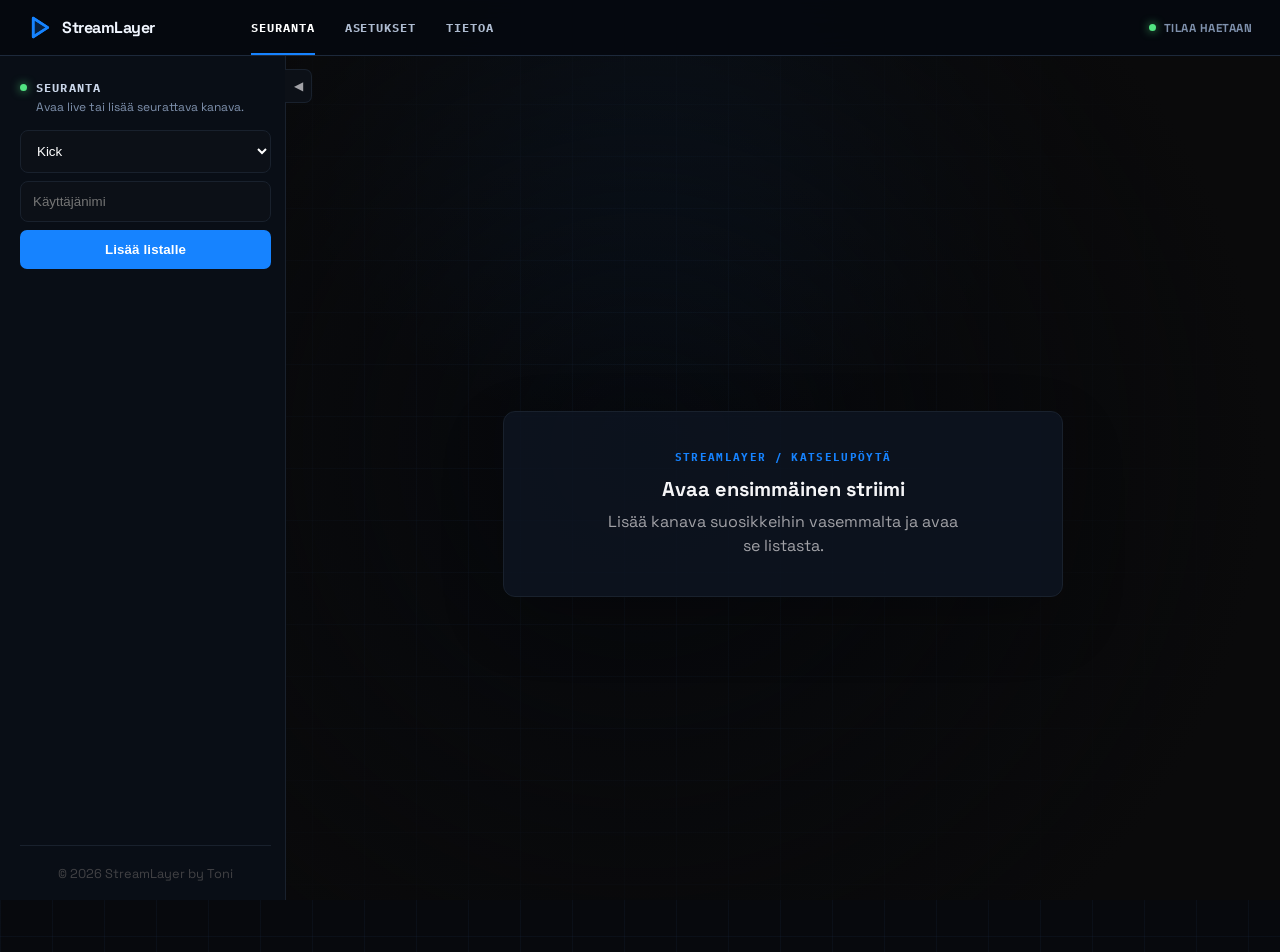
==== streamlayer.html @ 93b4ab99 "Simplify footer and remove chat settings This commit removes the footer action links and the unused " ====
<!--
===========================================================
 STREAMLAYER — Advanced Multistream Dashboard
===========================================================
 Tekijä:      Toni
 Sijainti:    Oulu, Suomi
 Projekti:    StreamLayer (HTML5 + CSS3 + JS)

 Kuvaus:
   Kevyt, moderni ja täysin responsiivinen hallintapaneeli 
   Twitch- ja Kick-striimien seuraamiseen. Tukee useita 
   yhtäaikaisia striimejä, suosikkilistoja, automaattista 
   LIVE-seurantaa ja kustomoitavaa grid-asettelua.

 GitHub Repo:
   https://github.com/ipappa74/streamlayer

 GitHub Pages:
   https://ipappa74.github.io/streamlayer/

 Kontaktit:
   Email:     toni.spams@gmail.com
   GitHub:    https://github.com/ipappa74
   Kick:      https://kick.com/ipappa
   
 Ominaisuudet:
   • StreamLayer Blue UI (Neon & Glassmorphism)
   • Monialustatuki: Kick & Twitch integraatiot
   • Täysi mobiilioptimointi (stacked view + mobile menu)
   • Suosikit automaattisella live-statuksella
   • Reaaliaikaiset katsojamäärät (DecAPI & Kick API)
   • Vedettävät ikkunat (Drag & Drop)
   • Mute-tilan ja asetusten tallennus (localStorage)
   • Integroitu chat-hallinta ja auto-open-toiminto

 Lisenssi:
   CC BY-NC-SA 4.0 License
===========================================================
-->

<!DOCTYPE html>
<html lang="fi">
<head>
    <meta charset="UTF-8">
    <meta name="viewport" content="width=device-width, initial-scale=1.0">
    <title>StreamLayer-sovellus</title>
    <meta name="robots" content="noindex,follow">
    
<!-- Faviconit ja Manifest -->
	<link rel="apple-touch-icon" sizes="180x180" href="/streamlayer/img/apple-touch-icon.png">
	<link rel="icon" type="image/png" sizes="32x32" href="/streamlayer/img/favicon-32x32.png">
	<link rel="icon" type="image/png" sizes="16x16" href="/streamlayer/img/favicon-16x16.png">
	<link rel="manifest" href="/streamlayer/img/site.webmanifest">
    
<!-- Ulkoiset kirjastot ja tyylit -->
    <script id="twitch-embed-sdk" src="https://player.twitch.tv/js/embed/v1.js" defer></script>
    <link rel="stylesheet" href="style.css?v=1.9.0">
</head>
<body>

<!-- Ylätason navigointi pitää sovelluksen hallinnan erillään katselutilasta. -->
<header class="app-topbar">
    <div class="topbar-brand">
        <svg class="topbar-logo" viewBox="0 0 24 24" fill="none" stroke="currentColor" stroke-width="2.5" stroke-linecap="round" stroke-linejoin="round" aria-hidden="true">
            <polygon points="5 3 19 12 5 21 5 3"></polygon>
            <path d="M19 12l-14 9V3l14 9z" fill="currentColor" fill-opacity="0.2"></path>
        </svg>
        <span>StreamLayer</span>
    </div>
    <nav class="topbar-nav" aria-label="Sovelluksen navigointi">
        <button type="button" class="topbar-nav-link is-current" data-action="toggle-sidebar">Seuranta</button>
        <button type="button" class="topbar-nav-link" data-action="open-settings">Asetukset</button>
        <button type="button" class="topbar-nav-link" data-action="open-about">Tietoa</button>
    </nav>
    <div class="topbar-state" aria-live="polite">
        <span class="topbar-live-dot"></span>
        <span id="topbar-live-count">Tilaa haetaan</span>
    </div>
</header>

<aside id="main-sidebar">
<!-- Mobiili sivupalkin sulku -->
    <button class="mobile-close-btn" type="button" data-action="toggle-sidebar" aria-label="Sulje sivupalkki">×</button>
<!-- Sivupalkin hallintapainike -->
    <button class="toggle-sidebar-btn" type="button" data-action="toggle-sidebar" aria-label="Vaihda sivupalkin tila">◀</button>

<!-- Sovelluksen logo ja otsikko -->
    <div class="app-header">
        <svg class="app-logo" viewBox="0 0 24 24" fill="none" stroke="currentColor" stroke-width="2.5" stroke-linecap="round" stroke-linejoin="round">
            <polygon points="5 3 19 12 5 21 5 3"></polygon>
            <path d="M19 12l-14 9V3l14 9z" fill="var(--accent)" fill-opacity="0.2"></path>
            <path d="M22 12l-14 9V3l14 9z" opacity="0.3"></path>
        </svg>
        <h1 class="app-name">StreamLayer</h1>
    </div>	
	
    <div class="sidebar-section-heading">
        <span class="section-indicator"></span>
        <h3>Seuranta</h3>
    </div>
    <p class="sidebar-intro">Avaa live tai lisää seurattava kanava.</p>

<!-- Uuden kanavan lisäyslomake -->
    <form id="favorite-form" class="input-group">
        <select id="platform-select">
            <option value="kick">Kick</option>
            <option value="twitch">Twitch</option>
        </select>
        <input type="text" id="channel-name" placeholder="Käyttäjänimi" autocomplete="off" required maxlength="50" pattern="[A-Za-z0-9_-]+">
        <button class="primary-btn" type="submit">Lisää listalle</button>
        <p id="form-feedback" class="form-feedback" aria-live="polite"></p>
    </form>

<!-- Lista tallennetuista suosikeista -->
    <div id="favorites-list"></div>
	
<!-- Footer -->
	<footer class="app-footer">
		<span class="footer-copy">© 2026 StreamLayer by Toni</span>
	</footer>
</aside>

<main>
<!-- Grid-alue, johon striimit avautuvat -->
    <div id="stream-grid">
        <section id="stream-empty-state" class="empty-state" aria-live="polite">
            <h2>Avaa ensimmäinen striimi</h2>
            <p>Lisää kanava suosikkeihin vasemmalta ja avaa se listasta.</p>
        </section>
    </div>
</main>

<!-- Tietoa-modal -->
<div id="about-modal" class="modal-overlay" role="dialog" aria-modal="true" aria-labelledby="app-name" aria-hidden="true">
    <div class="modal-content about-card">
        <button class="modal-close" type="button" data-action="close-modal" data-modal="about-modal" aria-label="Sulje tiedot">×</button>
        <h2 id="app-name">Tietoa</h2>
        <div class="meta-info-list">
            <p id="app-version"></p>
            <p id="app-author"></p>
            <p id="app-date"></p>
			<a id="app-kick" href="#" target="_blank" rel="noopener noreferrer" class="kick-btn">Seuraa Kick:ssä</a>
            <a id="app-repo" href="#" target="_blank" rel="noopener noreferrer" class="repo-btn">GitHub Repository</a>
        </div>
    </div>
</div>

<!-- Asetukset-modal -->
<div id="settings-modal" class="modal-overlay" role="dialog" aria-modal="true" aria-labelledby="settings-title" aria-hidden="true">
    <div class="modal-content about-card settings-card">
        <button class="modal-close" type="button" data-action="close-modal" data-modal="settings-modal" aria-label="Sulje asetukset">×</button>
        <h2 id="settings-title">Asetukset</h2>
        <label class="stream-setting" for="auto-close-offline">
            <input type="checkbox" id="auto-close-offline">
            <span>Sulje offline-striimi minuutin kuluttua</span>
        </label>
        <section class="settings-section" aria-labelledby="backup-title">
            <h3 id="backup-title">Varmuuskopio</h3>
            <p>Tallenna suosikit ja asetukset JSON-tiedostoon tai palauta ne takaisin.</p>
            <div class="backup-actions">
                <button class="backup-btn" type="button" data-action="export-backup">Vie varmuuskopio</button>
                <label class="backup-btn" for="backup-file">Palauta varmuuskopio</label>
                <input class="backup-file-input" id="backup-file" type="file" accept="application/json,.json">
            </div>
            <p id="settings-feedback" class="form-feedback" aria-live="polite"></p>
        </section>
        <section class="settings-section" aria-labelledby="diagnostics-title">
            <h3 id="diagnostics-title">Yhteystilanne</h3>
            <ul id="status-diagnostics" class="status-diagnostics" aria-live="polite"></ul>
        </section>
    </div>
</div>

<!-- Sovelluslogiikka -->
<script src="script.js?v=1.9.0" defer></script>
</body>
</html>
---- style.css ----
@import url('https://fonts.googleapis.com/css2?family=IBM+Plex+Mono:wght@400;500;600;700&family=Space+Grotesk:wght@400;500;600;700&display=swap');

/* =============================================================================
   STREAMLAYER — Tyylitiedosto
   ============================================================================= */

/* =============================================================================
   1. VÄRIMUUTTUJAT JA PERUSASETUKSET
   ============================================================================= */

:root {
    /* Päävärit */
    --bg-main: #0a0a0b;
    --bg-side: #141415;
    --bg-card: #1c1c1e;

    /* Aksenttivärit */
    --accent: #007aff;
    --accent-hover: #005ecb;
    --live-green: #32d74b;
    --kick-green: #5aff2f;
    --red: #ff453a;

    /* Tekstivärit */
    --text-main: #f5f5f7;
    --text-dim: #a1a1a6;

    /* Muut */
    --border: #2c2c2e;
}

/* Globaalit perustyylit */
body {
    margin: 0;
    font-family: -apple-system, BlinkMacSystemFont, "Segoe UI", Roboto, sans-serif;
    background-color: var(--bg-main);
    background-image: url("data:image/svg+xml;utf8,\
        <svg xmlns='http://www.w3.org/2000/svg' width='60' height='60' viewBox='0 0 60 60'>\
          <rect width='60' height='60' fill='none' stroke='rgba(0,122,255,0.09)' stroke-width='1'/>\
        </svg>");
    background-size: 60px 60px;
    color: var(--text-main);
    display: flex;
    height: 100vh;
    overflow-x: hidden;
    overflow-y: auto;
}

/* Taustan pehmeä häivytys */
body::before {
    content: "";
    position: fixed;
    top: 0;
    left: 0;
    width: 100%;
    height: 100%;
    background: radial-gradient(circle at 50% 50%, transparent, var(--bg-main) 80%);
    pointer-events: none;
    z-index: -1;
}

/* Skrollipalkkien tyylit */
::-webkit-scrollbar {
    width: 6px;
}
::-webkit-scrollbar-track {
    background: transparent;
}
::-webkit-scrollbar-thumb {
    background: #3a3a3c;
    border-radius: 10px;
}

/* =============================================================================
   2. SIVUPALKKI
   ============================================================================= */

aside {
    width: 320px;
    background-color: var(--bg-side);
    border-right: 1px solid var(--border);
    height: 100vh !important;
    display: flex !important;
    flex-direction: column !important;
    padding: 0 12px 0 24px !important;
    padding-bottom: 25px !important;
    box-sizing: border-box;
    position: fixed;
    top: 0;
    left: 0;
    bottom: 0;
    transition: transform 0.3s ease-in-out;
    z-index: 1000;
}

aside.collapsed {
    transform: translateX(-100%);
}

aside h3 {
    margin-top: 10px !important;
    margin-bottom: 15px;
    font-size: 1.2rem;
    align-self: flex-start;
}

/* --- Sivupalkin otsikko --- */
.app-header {
    display: flex;
    align-items: center;
    gap: 12px;
    margin-top: 24px;
    margin-bottom: 5px;
    padding-bottom: 15px;
    border-bottom: 1px solid rgba(255, 255, 255, 0.05);
}

.app-logo {
    width: 32px;
    height: 32px;
    color: var(--accent);
}

.app-name {
    font-size: 1.25rem;
    font-weight: 800;
    letter-spacing: -0.5px;
    background: linear-gradient(135deg, #fff 0%, var(--text-dim) 100%);
    background-clip: text;
    -webkit-background-clip: text;
    -webkit-text-fill-color: transparent;
    margin: 0;
}

/* --- Sivupalkin hallintapainikkeet --- */
.toggle-sidebar-btn {
    position: absolute;
    right: -25px;
    top: 4px;
    width: 25px;
    height: 40px;
    background-color: var(--bg-side);
    border: 1px solid var(--border);
    border-left: none;
    border-radius: 0 8px 8px 0;
    cursor: pointer;
    color: var(--text-dim);
    display: flex;
    align-items: center;
    justify-content: center;
    font-size: 12px;
    z-index: 1001;
}

/* Mobiilin sulkunappi (piilotettu oletuksena) */
.mobile-close-btn {
    display: none !important;
}

/* =============================================================================
   3. SUOSIKKILISTA
   ============================================================================= */

#favorites-list {
    display: flex;
    flex-direction: column;
    gap: 10px;
    overflow-y: auto;
    padding: 0 12px 16px 0;
    flex: 1;
    min-height: 0;
}

.favorite-empty-state {
    display: flex;
    flex-direction: column;
    gap: 4px;
    padding: 14px 12px;
    color: var(--text-dim);
    font-size: 0.8rem;
    line-height: 1.35;
    border: 1px dashed var(--border);
    border-radius: 10px;
}

.favorite-empty-state strong {
    color: var(--text-main);
}

.stream-setting {
    display: flex;
    align-items: center;
    justify-content: center;
    gap: 8px;
    margin: -4px 0 0;
    width: 100%;
    color: var(--text-dim);
    font-size: 0.75rem;
    line-height: 1.35;
    cursor: pointer;
}

.stream-setting input {
    width: auto;
    margin: 0;
    accent-color: var(--accent);
}

.favorite-item {
    display: flex;
    align-items: center;
    justify-content: space-between;
    background: var(--bg-card);
    padding: 10px 12px;
    border-radius: 10px;
    border: 1px solid var(--border);
    gap: 12px;
}

.fav-info {
    display: flex;
    align-items: center;
    gap: 12px;
    flex-grow: 1;
    cursor: pointer;
    overflow: hidden;
}

.fav-info:focus-visible,
.icon-btn:focus-visible,
.delete-btn:focus-visible,
.modal-close:focus-visible,
.kick-chat-open-btn:focus-visible {
    outline: 2px solid var(--accent);
    outline-offset: 3px;
}

/* --- Status- ja alustakuvakkeet --- */
.icon-container {
    position: relative;
    display: flex;
    flex-direction: column;
    align-items: center;
    justify-content: center;
    gap: 6px;
    width: 24px;
    min-height: 40px;
    flex-shrink: 0;
}

.platform-icon-wrapper {
    position: relative;
    width: 20px;
    height: 20px;
}

.platform-icon {
    width: 100%;
    height: 100%;
    display: block;
    border-radius: 4px;
}

.status-dot {
    position: absolute;
    top: -2px;
    right: -3px;
    width: 8px;
    height: 8px;
    border-radius: 50%;
    background-color: var(--red);
    border: 2px solid var(--bg-card);
    display: none;
    box-shadow: 0 0 4px rgba(255, 59, 48, 0.5);
}

.status-dot.live {
    display: block;
}

.fav-text-stack {
    display: flex;
    flex-direction: column;
    justify-content: center;
    line-height: 1.2;
    min-width: 0;
}

.fav-alias {
    font-weight: 600;
    font-size: 0.9rem;
    color: var(--text-main);
    line-height: 1;
    margin-top: -1px;
    white-space: nowrap;
    overflow: hidden;
    text-overflow: ellipsis;
    max-width: 200px;
}

.fav-title {
    font-size: 0.7rem;
    color: var(--text-dim);
    opacity: 0.75;
    white-space: nowrap;
    overflow: hidden;
    text-overflow: ellipsis;
    max-width: 200px;
    margin-top: 4px;
}

.status-text {
    font-size: 0.75rem;
    color: var(--text-dim);
    margin-top: 4px;
}

.status-error {
    color: #ff9b96;
}

.status-refresh {
    margin: 0;
    padding: 0;
    border: 0;
    border-radius: 0;
    background: transparent;
    color: inherit;
    font: inherit;
    text-decoration: underline;
    cursor: pointer;
}

.status-refresh:hover,
.status-refresh:focus-visible {
    color: var(--text-main);
}

/* --- Suosikkien hallintapainikkeet --- */
.delete-btn {
    background: transparent;
    color: var(--red);
    border: none;
    cursor: pointer;
    font-size: 1.1rem;
    opacity: 0.6;
}

.delete-btn:hover {
    opacity: 1;
}

.fav-auto {
    appearance: none;
    -webkit-appearance: none;
    width: 24px !important;
    height: 12px !important;
    background-color: #3a3a3c;
    border-radius: 10px !important;
    position: relative;
    cursor: pointer;
    transition: background-color 0.2s ease;
    border: none !important;
    margin: 0 !important;
    padding: 0 !important;
    flex-shrink: 0;
}

.fav-auto::before {
    content: "";
    position: absolute;
    top: 2px;
    left: 2px;
    width: 8px;
    height: 8px;
    background-color: #ffffff;
    border-radius: 50% !important;
    transition: transform 0.2s ease;
}

.fav-auto:checked {
    background-color: var(--live-green);
}
.fav-auto:checked::before {
    transform: translateX(12px);
}

/* =============================================================================
   4. SIVUPALKIN FOOTER
   ============================================================================= */

.app-footer {
    margin-top: auto !important;
    padding: 16px 0 5px 0 !important;
    border-top: 1px solid var(--border);
    text-align: center;
    width: 100%;
    flex-shrink: 0;
}

.footer-links {
    display: flex;
    justify-content: center;
    gap: 12px;
    margin-bottom: 7px;
}

.footer-link {
    padding: 0;
    border: 0;
    background: transparent;
    color: var(--accent);
    font: inherit;
    font-size: 0.72rem;
    cursor: pointer;
}

.footer-link:hover {
    color: var(--text-main);
    text-decoration: underline;
}

.footer-copy {
    color: #424245;
    font-size: 0.8rem;
    padding-bottom: 10px;
}

/* =============================================================================
   5. PÄÄSISÄLTÖALUE
   ============================================================================= */

main {
    flex: 0 0 calc(100% - 320px);
    margin-left: 320px;
    width: calc(100% - 320px);
    transition: margin-left 0.3s ease, width 0.3s ease;
    min-height: 100vh;
    height: auto;
    overflow-y: visible;
    padding: 20px;
    box-sizing: border-box;
    display: flex;
    flex-direction: column;
}

main.expanded {
    margin-left: 0;
    width: 100%;
    flex-basis: 100%;
}

/* --- Lomakkeet --- */
.input-group {
    display: flex;
    flex-direction: column;
    gap: 12px;
    margin-bottom: 12px;
    padding-right: 12px;
}

input,
select,
button {
    padding: 12px;
    border-radius: 8px;
    border: 1px solid var(--border);
    background-color: var(--bg-card);
    color: white;
    outline: none;
}

.form-feedback {
    margin: -4px 0 0;
    color: var(--text-dim);
    font-size: 0.8rem;
}

.form-feedback:empty {
    display: none;
}

.backup-actions {
    display: grid;
    grid-template-columns: 1fr 1fr;
    gap: 8px;
    margin: 0 12px 12px 0;
}

.settings-card .backup-actions {
    margin: 14px 0 0;
}

.backup-btn {
    padding: 8px;
    border: 1px solid var(--border);
    border-radius: 8px;
    background: transparent;
    color: var(--text-dim);
    font: inherit;
    font-size: 0.75rem;
    line-height: 1.2;
    text-align: center;
    cursor: pointer;
}

.backup-btn:hover {
    color: var(--text-main);
    border-color: var(--accent);
}

.backup-file-input {
    display: none;
}

button.primary-btn {
    background-color: var(--accent);
    border: none;
    font-weight: 600;
    cursor: pointer;
}

/* =============================================================================
   6. STRIIMIGRRIDI
   ============================================================================= */

#stream-grid {
    display: grid;
    grid-template-columns: repeat(auto-fill, minmax(450px, 1fr));
    gap: 15px;
    width: 100%;
    max-height: none;
    align-content: start;
}

#stream-grid:has(#stream-empty-state:not([hidden])) {
    grid-template-columns: 1fr;
    min-height: calc(100vh - 40px);
    align-content: center;
    justify-content: center;
    align-items: center;
}

.empty-state {
    display: flex;
    flex-direction: column;
    align-items: center;
    justify-content: center;
    justify-self: center;
    align-self: center;
    width: min(100%, 420px);
    min-height: 0;
    padding: 30px;
    box-sizing: border-box;
    text-align: center;
    color: var(--text-dim);
    border: 1px dashed var(--border);
    border-radius: 12px;
    background: rgba(28, 28, 30, 0.45);
}

.empty-state h2 {
    margin: 0 0 8px;
    color: var(--text-main);
    font-size: 1.25rem;
}

.empty-state p {
    max-width: 360px;
    margin: 0;
    line-height: 1.5;
}

.empty-state[hidden] {
    display: none;
}

/* --- Striimi-ikkunat --- */
.stream-wrapper {
    display: flex;
    flex-direction: column;
    background-color: black;
    border-radius: 12px;
    overflow: hidden;
    border: 1px solid var(--border);
    width: 100%;
    max-height: 100%;
    transition: transform 0.2s ease;
}

/* Kun striimejä on vain yksi */
#stream-grid:has(> .stream-wrapper:only-of-type) {
    grid-template-columns: 1fr;
    height: auto;
    min-height: calc(100vh - 40px);
}

/* Yksittäisen striimin wrapper */
#stream-grid:has(> .stream-wrapper:only-of-type) .stream-wrapper {
    height: calc(100vh - 40px);
    max-height: calc(100vh - 40px);
    display: flex;
    flex-direction: column;
}

.stream-wrapper.chat-open {
    grid-column: span 2;
}
#stream-grid:has(> .stream-wrapper:only-of-type) .stream-wrapper.chat-open {
    grid-column: 1;
}

/* Yksittäinen striimi chat auki - täyttää koko korkeuden */
#stream-grid:has(> .stream-wrapper:only-of-type) .stream-wrapper.chat-open .content-area {
    display: flex;
    flex-direction: row;
    flex: 1;
    min-height: 0;
    overflow: hidden;
}

#stream-grid:has(> .stream-wrapper:only-of-type) .stream-wrapper.chat-open .video-container {
    aspect-ratio: 16 / 9;
    flex: 1;
    height: auto;
    max-height: 100%;
    align-self: center;
}

/* Chatti säilyttää leveytensä mutta joustaa korkeudessa */
#stream-grid:has(> .stream-wrapper:only-of-type) .stream-wrapper.chat-open .chat-container {
    width: 340px;
    height: 100%;
    flex-shrink: 0;
}

/* Kun vieressä on chat auki, keskitetään video */
.stream-wrapper.neighbor-has-chat .content-area {
    flex: 1;
    align-items: center;
    justify-content: center;
}

.stream-wrapper.neighbor-has-chat .video-container {
    max-height: calc((100vh - 200px) / 2);
}

/* --- Striimin otsikko --- */
.stream-header {
    height: 56px;
    background: var(--bg-card);
    display: flex;
    justify-content: space-between;
    align-items: center;
    padding: 0 16px;
    flex-shrink: 0;
    cursor: grab;
}

.stream-header:active {
    cursor: grabbing;
}

.header-icon {
    width: 18px !important;
    height: 18px !important;
    object-fit: contain;
    flex-shrink: 0;
    vertical-align: middle;
    display: inline-block;
}

/* --- Ohjainpainikkeet --- */
.stream-title-group {
    display: flex;
    align-items: center;
    gap: 10px;
}

.stream-header-btns {
    display: flex;
    gap: 8px;
    align-items: center;
}

.icon-btn {
    background: #2c2c2e;
    border: 1px solid #3a3a3c;
    color: white;
    width: 38px;
    height: 38px;
    border-radius: 8px;
    cursor: pointer;
    display: flex;
    align-items: center;
    justify-content: center;
    transition: all 0.2s;
    padding: 0;
}

.icon-btn svg {
    width: 20px;
    height: 20px;
    fill: currentColor;
    opacity: 0.8;
}

.icon-btn:hover {
    background: #3a3a3c;
}
.icon-btn.is-active {
    color: var(--live-green);
    border-color: var(--live-green);
}

.close-btn {
    background: var(--red);
    border: none;
}

/* =============================================================================
   7. RAAHAUS (DRAG & DROP)
   ============================================================================= */

.stream-wrapper.dragging {
    opacity: 0.4;
    border: 2px dashed var(--accent) !important;
}

.stream-wrapper.dragging iframe {
    pointer-events: none;
}

.stream-wrapper.drag-over {
    border: 2px solid var(--accent) !important;
    box-shadow: 0 0 15px rgba(0, 122, 255, 0.4);
    transform: scale(1.02);
}

body.is-dragging .stream-wrapper * {
    pointer-events: none;
}

body.is-dragging .stream-wrapper {
    pointer-events: all;
}

/* =============================================================================
   8. VIDEO- JA CHAT-SISÄLLÖT
   ============================================================================= */

.content-area {
    display: flex;
    width: 100%;
    background: #000;
    position: relative;
    min-height: 0;
}

.video-container {
    flex-grow: 1;
    position: relative;
    aspect-ratio: 16 / 9;
}

.video-container iframe {
    position: absolute;
    top: 0;
    left: 0;
    width: 100%;
    height: 100%;
    border: none;
    display: block;
}

.player-error {
    display: flex;
    align-items: center;
    justify-content: center;
    min-height: 100%;
    padding: 24px;
    box-sizing: border-box;
    text-align: center;
    color: var(--text-dim);
    line-height: 1.5;
}

.player-loading {
    display: flex;
    align-items: center;
    justify-content: center;
    min-height: 100%;
    padding: 24px;
    box-sizing: border-box;
    color: var(--text-dim);
    text-align: center;
}

.chat-container {
    width: 340px;
    border-left: 1px solid var(--border);
    background: #0e0e10;
    display: none;
    position: relative;
    flex-shrink: 0;
}

.chat-open .chat-container {
    display: block;
}

.chat-container iframe {
    background-color: #0e0e10;
    border: none;
    width: 125%;
    height: 125%;
    transform: scale(0.824);
    transform-origin: top left;
    position: absolute;
    top: 0;
    left: 0;
}

.kick-chat-wrapper {
    position: relative;
    height: 100%;
    overflow: hidden;
}

.kick-chat-footer {
    position: absolute;
    right: 0;
    bottom: 0;
    left: 0;
    z-index: 5;
    display: flex;
    align-items: center;
    justify-content: center;
    height: 80px;
    border-top: 1px solid var(--border);
    background: #0e0e10;
}

.kick-chat-open-btn {
    width: 160px;
    height: 38px;
    border: 0;
    border-radius: 6px;
    background: #53fc18;
    color: #000;
    box-shadow: 0 2px 8px rgba(0, 0, 0, 0.3);
    cursor: pointer;
    font-size: 13px;
    font-weight: 600;
    transition: transform 0.2s, box-shadow 0.2s;
}

.kick-chat-open-btn:hover {
    box-shadow: 0 4px 12px rgba(0, 0, 0, 0.4);
    transform: translateY(-2px);
}

/* =============================================================================
   9. MODALIT
   ============================================================================= */

.modal-overlay {
    position: fixed;
    inset: 0;
    background: rgba(0, 0, 0, 0.8);
    backdrop-filter: blur(8px);
    display: none;
    align-items: center;
    justify-content: center;
    z-index: 9999;
}

.about-card {
    background: linear-gradient(145deg, #242428 0%, #18181b 100%);
    border: 1px solid rgba(0, 122, 255, 0.55);
    padding: 40px;
    border-radius: 22px;
    text-align: center;
    box-shadow: 0 32px 80px rgba(0, 0, 0, 0.58), 0 0 32px rgba(0, 122, 255, 0.08);
    width: 90%;
    max-width: 350px;
    position: relative;
    min-width: 280px;
}

.settings-card {
    text-align: left;
}

.settings-card h2 {
    margin-top: 0;
    text-align: center;
}

.settings-card .stream-setting {
    margin: 18px 0 0;
    font-size: 0.82rem;
}

.settings-section {
    margin-top: 22px;
    padding: 18px;
    border: 1px solid rgba(255, 255, 255, 0.07);
    border-radius: 14px;
    background: rgba(0, 0, 0, 0.14);
}

.settings-section h3 {
    margin: 0 0 6px;
    font-size: 0.95rem;
}

.settings-section p {
    margin: 0;
    color: var(--text-dim);
    font-size: 0.8rem;
    line-height: 1.45;
}

.status-diagnostics {
    display: grid;
    gap: 6px;
    margin: 12px 0 0;
    padding: 0;
    list-style: none;
}

.diagnostic-item {
    color: var(--text-dim);
    font-size: 0.75rem;
}

.diagnostic-item.is-ok::before {
    color: var(--live-green);
    content: "● ";
}

.diagnostic-item.is-error::before {
    color: var(--red);
    content: "● ";
}

.modal-close {
    position: absolute;
    top: 15px;
    right: 15px;
    background: none;
    border: none;
    color: #8e8e93;
    font-size: 24px;
    cursor: pointer;
    transition: color 0.2s ease, background-color 0.2s ease;
}

.modal-close:hover {
    color: var(--text-main);
    background: rgba(255, 255, 255, 0.08);
}

.meta-info-list p {
    margin: 7px 0;
    color: var(--text-dim);
    font-size: 14px;
}

.meta-info-list a:first-of-type {
    margin-top: 20px;
}

.meta-info-list a + a {
    margin-left: 8px;
}

.modal-buttons {
    display: flex;
    flex-direction: column;
    gap: 15px;
    margin-top: 35px;
}

.repo-btn,
.kick-btn {
    display: inline-block;
    padding: 12px 20px;
    border-radius: 10px;
    font-weight: 700;
    text-decoration: none;
    font-size: 14px;
    transition: all 0.2s ease;
}

.repo-btn {
    background: var(--accent);
    color: white;
}

.repo-btn:hover {
    background: var(--accent-hover);
    transform: translateY(-2px);
}

.kick-btn {
    background: var(--kick-green);
    color: #050505;
}

.kick-btn:hover {
    background: #7aff3a;
    box-shadow: 0 0 15px rgba(90, 255, 47, 0.4);
    transform: translateY(-2px);
}

/* =============================================================================
   10. PYSTYNÄYTTÖ JA KAPEAT NÄYTÖT (Alle 1200px)
   ============================================================================= */

@media (max-width: 1200px) {
    /* Pakotetaan striimit allekkain */
    #stream-grid {
        display: flex !important;
        flex-direction: column !important;
        gap: 20px;
        height: auto !important;
        max-height: none !important;
    }

    /* Kapeassa asettelussa yksittäinen striimi on aina sisältönsä korkuinen.
       Muuten ilman chattia videon alle jää tarpeeton tyhjä alue. */
    #stream-grid:has(> .stream-wrapper:only-of-type) .stream-wrapper {
        height: auto !important;
        max-height: none !important;
        display: flex !important;
        flex-direction: column !important;
    }

    /* Varmistetaan, että wrapper vie täyden leveyden */
    .stream-wrapper {
        width: 100% !important;
        grid-column: span 1 !important;
    }

    /* Sisältöalue pystysuuntaiseksi chatin ollessa auki */
    .stream-wrapper.chat-open .content-area {
        flex-direction: column !important;
        height: auto !important;
    }

    /* Video säilyttää muotonsa */
    .stream-wrapper.chat-open .video-container {
        width: 100% !important;
        aspect-ratio: 16 / 9 !important;
        height: auto !important;
        flex: none !important;
    }

    /* Chatti videon alle */
    .stream-wrapper.chat-open .chat-container {
        width: 100% !important;
        height: 500px !important; /* Voit säätää tätä korkeutta tarpeen mukaan */
        border-left: none;
        border-top: 1px solid var(--border);
        display: block !important;
        position: relative !important;
    }

    /* Chatin sisällä olevan iframen skaalaus */
    .stream-wrapper.chat-open .chat-container iframe {
        width: 125% !important;
        height: 125% !important;
        transform: scale(0.824);
        transform-origin: top left;
    }

    /* Poistetaan rajoitukset muilta striimeiltä tässä tilassa */
    .stream-wrapper.neighbor-has-chat .content-area {
        flex: 0 0 auto;
        align-items: stretch;
        justify-content: flex-start;
    }

    .stream-wrapper.neighbor-has-chat .video-container {
        max-height: none !important;
    }
}

/* =============================================================================
   11. MOBIILIOPTIMOINTI
   ============================================================================= */

@media (max-width: 768px) {
    /* --- Sivupalkki mobiilissa --- */
    aside {
        width: 100% !important;
        padding-right: 24px !important;
        transform: translateX(0);
    }

    aside.collapsed {
        transform: translateX(-100%) !important;
    }

    .fav-title {
        max-width: 120px;
    }

    /* --- Pääsisältö mobiilissa --- */
    main {
        margin-left: 0 !important;
        width: 100% !important;
        flex-basis: 100% !important;
        padding: 10px;
        overflow-y: auto !important;
        height: 100vh !important;
        box-sizing: border-box;
    }

    /* Useamman striimin vieritys pysähtyy luontevasti seuraavan ikkunan alkuun. */
    main:has(#stream-grid > .stream-wrapper + .stream-wrapper) {
        scroll-padding-block: 10px;
        scroll-snap-type: y proximity;
    }

    main:has(#stream-grid > .stream-wrapper + .stream-wrapper) .stream-wrapper {
        scroll-snap-align: start;
        scroll-snap-stop: normal;
    }

    /* --- Striimigridi mobiilissa --- */
    #stream-grid {
        display: flex !important;
        flex-direction: column;
        gap: 15px;
        width: 100%;
    }

    .stream-wrapper {
        width: 100%;
        max-width: 100%;
        flex-shrink: 0;
    }

    .stream-header {
        touch-action: none;
    }

    /* --- Video- ja chat-kontainerit mobiilissa --- */
    .video-container {
        width: 100% !important;
        aspect-ratio: 16 / 9 !important;
        max-height: calc(100vw * 0.5625) !important;
    }

    .content-area {
        flex-direction: column;
        min-height: 0;
    }

    .chat-container {
        width: 100% !important;
        height: clamp(220px, 30svh, 270px) !important;
        border-top: 1px solid var(--border);
        border-left: none;
        flex-shrink: 0;
        display: none;
    }

    .chat-open .chat-container {
        display: block !important;
    }

    .chat-container iframe {
        background-color: #0e0e10;
        border: none;
        width: 125%;
        height: 125%;
        transform: scale(0.824);
        transform-origin: top left;
        position: absolute;
        top: 0;
        left: 0;
    }

    /* --- Ohjaimet mobiilissa --- */
    .icon-btn {
        width: 44px;
        height: 44px;
    }

    .toggle-sidebar-btn {
        right: -35px;
        width: 35px;
        height: 50px;
        font-size: 18px;
        display: flex;
    }

    /* --- Mobiilin sulkunappi --- */
    aside:not(.collapsed) .mobile-close-btn {
        display: flex !important;
        position: absolute;
        top: 20px;
        right: 20px;
        background: var(--bg-card);
        border: 1px solid var(--border);
        color: var(--text-main);
        width: 44px;
        height: 44px;
        border-radius: 50%;
        font-size: 28px;
        z-index: 1002;
        cursor: pointer;
        align-items: center;
        justify-content: center;
    }

    /* --- Modaalin buttonit mobiilissa --- */
    .about-card {
        padding: 30px 20px;
        margin: 20px;
    }

    .modal-buttons {
        margin-top: 30px;
        gap: 12px;
    }

    .repo-btn,
    .kick-btn {
        padding: 14px 20px;
        font-size: 13px;
    }

    /* --- Nimen lyhennys mobiilissa --- */
    .fav-alias {
        max-width: 120px;
    }
}

/* =============================================================================
   12. MOBIILI VAAKASUUNNASSA
   ============================================================================= */

/* Puhelimen vaakasuunnassa korkeutta on vähän. Pidetään chat videon vieressä,
   jotta yhden striimin katselu ei muutu pitkäksi pystysuuntaiseksi sivuksi. */
@media (max-width: 932px) and (max-height: 600px) and (orientation: landscape) {
    aside {
        width: min(320px, calc(100vw - 36px));
        padding: 0 8px 6px 14px !important;
        transform: translateX(-100%) !important;
    }

    aside.landscape-open {
        transform: translateX(0) !important;
    }

    main,
    main.expanded {
        margin-left: 0;
        width: 100%;
        flex-basis: 100%;
    }

    .toggle-sidebar-btn {
        right: -36px;
        width: 36px;
        height: 44px;
        font-size: 16px;
    }

    aside .app-header {
        margin-top: 8px;
        margin-bottom: 2px;
        padding-bottom: 6px;
    }

    aside h3 {
        margin: 5px 0 !important;
        font-size: 1rem;
    }

    aside .input-group {
        display: grid;
        grid-template-columns: 74px minmax(0, 1fr) auto;
        gap: 6px;
        margin-bottom: 6px;
        padding-right: 0;
    }

    aside .input-group input,
    aside .input-group select,
    aside .input-group button {
        padding: 8px;
    }

    aside .input-group .form-feedback {
        grid-column: 1 / -1;
    }

    aside #favorites-list {
        gap: 6px;
        padding: 0 4px 6px 0;
    }

    aside .favorite-item {
        padding: 6px 8px;
    }

    aside .icon-container {
        min-height: 28px;
    }

    aside .app-footer {
        padding: 6px 0 0 !important;
    }

    aside .footer-copy {
        display: none;
    }

    main {
        height: var(--app-viewport-height, 100svh) !important;
        padding: 8px;
        overflow-y: auto;
        overscroll-behavior-y: contain;
        scroll-padding-block: 8px;
        scroll-snap-type: y mandatory;
    }

    #stream-grid {
        gap: 10px;
    }

    .stream-header {
        height: 44px;
        padding: 0 8px;
    }

    .stream-header-btns {
        gap: 4px;
    }

    .icon-btn {
        width: 34px;
        height: 34px;
    }

    #stream-grid:has(> .stream-wrapper:only-of-type),
    #stream-grid:has(> .stream-wrapper:only-of-type) .stream-wrapper,
    .stream-wrapper {
        min-height: 0;
        height: calc(var(--app-viewport-height, 100svh) - 16px) !important;
        max-height: calc(var(--app-viewport-height, 100svh) - 16px) !important;
    }

    .stream-wrapper:not(.chat-open) .content-area {
        flex: 1 1 auto;
        align-items: center;
        justify-content: center;
        overflow: hidden;
    }

    .stream-wrapper:not(.chat-open) .video-container {
        width: auto !important;
        height: 100% !important;
        max-width: 100%;
        max-height: 100% !important;
        flex: 0 1 auto !important;
    }

    .stream-wrapper {
        scroll-snap-align: start;
        scroll-snap-stop: always;
    }

    .stream-wrapper.chat-open .content-area {
        flex: 1 1 auto;
        flex-direction: row !important;
        min-height: 0;
        overflow: hidden;
    }

    .stream-wrapper.chat-open .video-container {
        width: auto !important;
        height: auto !important;
        max-height: none !important;
        flex: 1 1 0 !important;
        align-self: center;
    }

    .stream-wrapper.chat-open .chat-container {
        width: clamp(200px, 29vw, 260px) !important;
        height: auto !important;
        min-height: 0;
        border-top: none;
        border-left: 1px solid var(--border);
        flex: 0 0 clamp(200px, 29vw, 260px);
    }

    .stream-wrapper.neighbor-has-chat .content-area {
        flex: 1 1 auto;
        align-items: center;
        justify-content: center;
    }
}

/* StreamLayerin uuden katselupöydän lopulliset ylikirjoitukset. */
:root {
    --ops-bg: #07090d;
    --ops-surface: #0c1017;
    --ops-line: #19212d;
    --ops-muted: #7f91ad;
    --ops-blue: #1683ff;
    --ops-green: #52e482;
}
body { display: block; min-height: 100vh; height: auto; padding-top: 56px; box-sizing: border-box; background-color: var(--ops-bg); background-image: linear-gradient(rgba(44,77,119,.1) 1px,transparent 1px), linear-gradient(90deg,rgba(44,77,119,.1) 1px,transparent 1px), radial-gradient(circle at 52% 0%,rgba(22,131,255,.12),transparent 38%); background-size: 52px 52px,52px 52px,auto; }
.app-topbar { position: fixed; inset: 0 0 auto; z-index: 2000; display: flex; align-items: center; height: 56px; padding: 0 28px; box-sizing: border-box; border-bottom: 1px solid rgba(75,103,143,.35); background: rgba(6,9,15,.94); backdrop-filter: blur(18px); }
.topbar-brand { display: flex; align-items: center; gap: 9px; min-width: 210px; color: #f1f6ff; font-size: 1rem; font-weight: 800; letter-spacing: -.03em; }
.topbar-logo { width: 25px; height: 25px; color: var(--ops-blue); }
.topbar-nav { display: flex; align-items: stretch; align-self: stretch; gap: 4px; }
.topbar-nav-link { position: relative; padding: 0 13px; border: 0; border-radius: 0; background: transparent; color: #aebbd0; font-size: .74rem; font-weight: 800; letter-spacing: .08em; text-transform: uppercase; cursor: pointer; }
.topbar-nav-link:hover,.topbar-nav-link.is-current { color: #fff; }.topbar-nav-link.is-current::after { position: absolute; right: 13px; bottom: 0; left: 13px; height: 2px; background: var(--ops-blue); content: ""; }.topbar-state { display: flex; align-items: center; gap: 8px; margin-left: auto; color: var(--ops-muted); font-size: .72rem; font-weight: 700; letter-spacing: .04em; text-transform: uppercase; }.topbar-live-dot,.section-indicator,.chat-live-label i,.stream-state i { display: inline-block; width: 7px; height: 7px; border-radius: 50%; background: var(--ops-green); box-shadow: 0 0 10px rgba(82,228,130,.8); }
aside { top: 56px; width: 286px; height: calc(100vh - 56px) !important; padding: 0 14px 12px 20px !important; border-right-color: var(--ops-line); background: rgba(10,15,24,.94); backdrop-filter: blur(16px); } aside.collapsed { transform: translateX(-100%); }.app-header { display: none; }.toggle-sidebar-btn { top: 13px; right: -27px; width: 27px; height: 34px; border-color: var(--ops-line); border-left: 0; border-radius: 0 7px 7px 0; background: var(--ops-surface); }.sidebar-section-heading { display: flex; align-items: center; gap: 9px; margin: 24px 0 4px; } aside h3 { margin: 0 !important; color: #c9d5e8; font-family: ui-monospace,SFMono-Regular,Consolas,monospace; font-size: .72rem; font-weight: 800; letter-spacing: .1em; text-transform: uppercase; }.sidebar-intro { margin: 0 0 15px 16px; color: var(--ops-muted); font-size: .75rem; line-height: 1.35; }.input-group { gap: 8px; padding-right: 0; } input,select,button { border-color: var(--ops-line); background: var(--ops-surface); } input:focus,select:focus { border-color: var(--ops-blue); box-shadow: 0 0 0 3px rgba(22,131,255,.13); } button.primary-btn { border-radius: 7px; background: var(--ops-blue); letter-spacing: .01em; }#favorites-list { gap: 8px; padding-right: 5px; }.favorite-item { padding: 9px 10px; border-color: var(--ops-line); border-radius: 8px; background: rgba(17,27,43,.78); transition: border-color .18s ease,background .18s ease; }.favorite-item:hover { border-color: rgba(22,131,255,.72); background: rgba(20,36,59,.92); }.fav-alias { color: #e8f0fc; }.fav-title,.status-text { color: var(--ops-muted); }.app-footer { border-color: var(--ops-line); }
main { width: calc(100% - 286px); min-height: calc(100vh - 56px); margin-left: 286px; padding: 18px; }main.expanded { width: 100%; margin-left: 0; }#stream-grid { gap: 16px; max-width: none; margin: 0; }.empty-state { width: min(100%,560px); padding: 38px; border-color: var(--ops-line); border-style: solid; background: rgba(13,20,33,.86); box-shadow: 0 24px 64px rgba(0,0,0,.2); }.empty-state::before { margin-bottom: 12px; color: var(--ops-blue); font-family: ui-monospace,SFMono-Regular,Consolas,monospace; font-size: .7rem; font-weight: 800; letter-spacing: .12em; content: "STREAMLAYER / KATSELUPÖYTÄ"; }.stream-wrapper { border-color: var(--ops-line); border-radius: 11px; background: var(--ops-surface); box-shadow: 0 18px 55px rgba(0,0,0,.25); }.stream-header { height: 64px; padding: 0 14px; border-bottom: 1px solid var(--ops-line); background: rgba(13,20,33,.98); }.stream-title-group { min-width: 0; gap: 10px; }.header-icon { width: 24px !important; height: 24px !important; padding: 3px; border-radius: 6px; background: #07111e; }.stream-channel-identity { display: flex; min-width: 0; flex-direction: column; gap: 5px; }.stream-channel-line { display: flex; align-items: center; gap: 7px; min-width: 0; }.stream-channel-line .fav-alias { max-width: 220px; font-size: .91rem; }.stream-channel-meta { overflow: hidden; max-width: min(54vw,620px); color: var(--ops-muted); font-size: .7rem; line-height: 1; text-overflow: ellipsis; white-space: nowrap; }.platform-badge,.stream-state { display: inline-flex; align-items: center; gap: 5px; padding: 3px 6px; border: 1px solid var(--ops-line); border-radius: 4px; color: var(--ops-muted); font-family: ui-monospace,SFMono-Regular,Consolas,monospace; font-size: .59rem; font-weight: 800; letter-spacing: .06em; line-height: 1; text-transform: uppercase; }.platform-kick { color: #8ef171; }.platform-twitch { color: #b994ff; }.stream-state.is-live { color: var(--ops-green); }.stream-state:not(.is-live) i { background: #64748b; box-shadow: none; }.stream-header-btns { gap: 6px; }.icon-btn { width: 34px; height: 34px; border-color: var(--ops-line); border-radius: 7px; background: #111b2b; }.icon-btn:hover { background: #17263b; }.icon-btn.is-active { color: var(--ops-green); border-color: rgba(82,228,130,.55); }.close-btn { color: #ed7883; background: transparent; }.content-area { background: #030507; }
.chat-container { width: 360px; background: #090d14; border-left-color: var(--ops-line); }.chat-shell { display: flex; height: 100%; min-height: 0; flex-direction: column; }.chat-shell-header { display: flex; height: 42px; align-items: center; justify-content: space-between; padding: 0 12px; border-bottom: 1px solid var(--ops-line); background: #0b111b; flex-shrink: 0; }.chat-live-label { display: inline-flex; align-items: center; gap: 7px; color: #dbe8fa; font-family: ui-monospace,SFMono-Regular,Consolas,monospace; font-size: .67rem; font-weight: 800; letter-spacing: .08em; }.chat-settings-btn { width: 28px; height: 28px; padding: 0; border: 0; color: var(--ops-muted); background: transparent; cursor: pointer; }.chat-settings-btn:hover { color: #fff; }.chat-embed-frame { position: relative; overflow: hidden; min-height: 0; flex: 1; }.chat-embed-frame > iframe { width: 125%; height: 125%; transform: scale(.824); transform-origin: top left; }.chat-embed-frame .kick-chat-wrapper { height: 100%; }.kick-chat-footer { height: 54px; border-top-color: var(--ops-line); background: #0b111b; }.kick-chat-open-btn { width: calc(100% - 22px); height: 33px; border: 1px solid rgba(22,131,255,.75); border-radius: 6px; color: #dcecff; background: rgba(22,131,255,.1); box-shadow: none; }.kick-chat-open-btn:hover { background: rgba(22,131,255,.22); box-shadow: none; }.settings-lead { margin: -3px 0 16px; color: var(--text-dim); font-size: .85rem; line-height: 1.45; }.chat-setting { justify-content: flex-start; padding: 12px 0; border-top: 1px solid var(--ops-line); color: var(--text-main); font-size: .86rem; }

/* StreamScan-henkinen, selkeä käyttöliittymäkirjasinhierarkia. */
body { font-family: "Space Grotesk", -apple-system, BlinkMacSystemFont, "Segoe UI", sans-serif; }
.topbar-nav-link,
aside h3,
.platform-badge,
.stream-state,
.chat-live-label,
.empty-state::before { font-family: "IBM Plex Mono", ui-monospace, SFMono-Regular, Consolas, monospace; }
@media (max-width:768px) { body { padding-top:52px; }.app-topbar { height:52px; padding:0 15px; }.topbar-brand { min-width:0; font-size:.92rem; }.topbar-nav { margin-left:auto; }.topbar-nav-link { padding:0 7px; font-size:.62rem; }.topbar-nav-link.is-current::after { right:7px; left:7px; }.topbar-state { display:none; }aside { top:52px; height:calc(100vh - 52px) !important; }main { min-height:calc(100vh - 52px); padding:10px; }.stream-header { height:58px; }.stream-channel-meta { max-width:145px; }.stream-state { display:none; }.chat-container { border-top-color:var(--ops-line); } }

@media (max-width:420px) {
    .topbar-brand { min-width: 42px; font-size: 0; }
    .topbar-logo { width: 25px; height: 25px; }
    .topbar-nav-link:not(.is-current) { display: none; }
    .topbar-nav-link.is-current { padding: 0 10px; font-size: .65rem; }
}

/* LIVE-merkki käyttää samaa punaista kuin sivupalkin livepiste. */
.stream-state.is-live { color: var(--red); }
.stream-state.is-live i { background: var(--red); box-shadow: 0 0 8px rgba(255, 69, 58, .7); }
.stream-viewers svg { width: 13px; height: 13px; fill: currentColor; }
.stream-viewers[hidden] { display: none; }

/* Työpöydällä ruudukko pysyy käytössä myös alle 1200 pikselin levyisillä
   ikkunoilla. Chat käyttää kahta ruutupaikkaa, tavallinen striimi yhtä. */
@media (min-width: 769px) {
    /* Yläpalkki on 56 px ja pääalueen pystypehmusteet yhteensä 36 px.
       Yksittäinen striimi jää täsmälleen näkyvään katselualueeseen. */
    body:has(#stream-grid > .stream-wrapper:only-of-type) {
        height: 100dvh;
        padding-top: 56px;
        overflow-y: hidden;
        box-sizing: border-box;
    }

    main:has(#stream-grid > .stream-wrapper:only-of-type) {
        height: calc(100dvh - 56px);
        min-height: 0;
        overflow: hidden;
    }

    #stream-grid {
        display: grid !important;
        grid-template-columns: repeat(auto-fit, minmax(260px, 1fr)) !important;
        gap: 16px;
    }

    .stream-wrapper {
        height: auto !important;
        min-width: 0 !important;
        max-height: none !important;
    }

    .content-area,
    .video-container,
    .chat-container {
        min-width: 0;
    }

    .stream-wrapper.chat-open {
        grid-column: span 2;
    }

    .stream-wrapper.chat-open .content-area {
        display: flex !important;
        flex-direction: row !important;
        height: auto !important;
        min-height: 0;
    }

    .stream-wrapper.chat-open .video-container {
        width: auto !important;
        height: auto !important;
        max-height: none !important;
        flex: 1 1 0;
    }

    .stream-wrapper.chat-open .chat-container {
        width: 340px !important;
        height: auto !important;
        min-height: 0;
        border-top: 0;
        border-left: 1px solid var(--ops-line);
        flex: 0 0 340px;
    }

    #stream-grid:has(> .stream-wrapper:only-of-type) {
        grid-template-columns: 1fr !important;
        height: calc(100dvh - 92px);
        min-height: 0;
    }

    #stream-grid:has(> .stream-wrapper:only-of-type) .stream-wrapper {
        height: calc(100dvh - 92px) !important;
        max-height: calc(100dvh - 92px) !important;
    }

    #stream-grid:has(> .stream-wrapper:only-of-type) .stream-wrapper.chat-open {
        grid-column: 1;
    }
}

@media (min-width: 769px) and (max-width: 1039px) {
    .stream-wrapper.chat-open {
        grid-column: 1;
    }

    .stream-wrapper.chat-open .content-area {
        flex-direction: column !important;
    }

    .stream-wrapper.chat-open .chat-container {
        width: 100% !important;
        height: 420px !important;
        border-top: 1px solid var(--ops-line);
        border-left: 0;
        flex-basis: auto;
    }
}

/* Alle 1600 pikselissä käytetään pystyasettelua. Näin chat ei kutista videota
   käyttökelvottomaksi sivupalkin ollessa näkyvissä. Sivupalkin sulkeminen
   kasvattaa silti pääalueen välittömästi koko ikkunan levyiseksi. */
@media (min-width: 769px) and (max-width: 1599px) {
    #stream-grid {
        display: flex !important;
        flex-direction: column !important;
        gap: 20px;
        height: auto !important;
        min-height: 0;
        max-height: none !important;
    }

    #stream-grid:has(> .stream-wrapper:only-of-type) {
        height: auto;
        min-height: 0;
    }

    #stream-grid:has(> .stream-wrapper:only-of-type) .stream-wrapper,
    .stream-wrapper,
    .stream-wrapper.chat-open {
        width: 100% !important;
        height: auto !important;
        max-height: none !important;
        grid-column: 1 !important;
    }

    .stream-wrapper.chat-open .content-area {
        flex-direction: column !important;
        height: auto !important;
    }

    .stream-wrapper.chat-open .video-container {
        width: 100% !important;
        aspect-ratio: 16 / 9 !important;
        height: auto !important;
        flex: none !important;
    }

    .stream-wrapper.chat-open .chat-container {
        width: 100% !important;
        height: 500px !important;
        border-top: 1px solid var(--ops-line);
        border-left: 0;
        flex: none !important;
    }
}

@media (min-width: 1600px) {
    #stream-grid {
        grid-template-columns: repeat(4, minmax(0, 1fr)) !important;
        justify-content: stretch;
    }

    /* Yksittäinen striimi käyttää edelleen koko katselualueen. */
    #stream-grid:has(> .stream-wrapper:only-of-type) {
        grid-template-columns: 1fr !important;
        justify-content: stretch;
    }
}

/* Kick-upotuksen tiivistetty chat-näkymä: oma otsikkorivi ja Kickin
   kirjoituskenttä ovat piilossa, mutta viestit käyttävät koko korkeuden. */
.chat-embed-frame .kick-chat-wrapper > iframe {
    height: calc(125% + 120px) !important;
}

.kick-chat-footer {
    height: 46px;
    border-top: 1px solid var(--ops-line);
    background: #0b111b;
}

.kick-chat-open-btn {
    display: inline-flex;
    align-items: center;
    justify-content: center;
    width: 164px;
    height: 32px;
    padding: 0;
    box-sizing: border-box;
    border: 1px solid rgba(82, 228, 130, .55);
    border-radius: 7px;
    color: var(--ops-green);
    background: #111b2b;
    box-shadow: none;
    font-family: "IBM Plex Mono", ui-monospace, SFMono-Regular, Consolas, monospace;
    font-size: .68rem;
    font-weight: 700;
    line-height: 1;
    text-align: center;
}

.kick-chat-open-btn:hover {
    border-color: var(--ops-green);
    color: #dfffe9;
    background: #17263b;
    box-shadow: none;
    transform: none;
}

/* Modaali-ikkunat käyttävät samaa katselupöydän pintaa ja hierarkiaa kuin muu
   sovellus. */
.modal-overlay {
    padding: 20px;
    box-sizing: border-box;
    background: rgba(3, 6, 11, .78);
    backdrop-filter: blur(14px);
}

.about-card {
    width: min(100%, 480px);
    min-width: 0;
    max-width: 480px;
    max-height: min(760px, calc(100dvh - 40px));
    overflow: auto;
    padding: 28px;
    border: 1px solid var(--ops-line);
    border-radius: 11px;
    background: #0d1420;
    box-shadow: 0 28px 70px rgba(0, 0, 0, .55), 0 0 0 1px rgba(22, 131, 255, .06);
    text-align: left;
}

.settings-card {
    width: min(100%, 560px);
    max-width: 560px;
}

.about-card h2,
.settings-card h2 {
    margin: 0 36px 20px 0;
    color: #eef5ff;
    font-family: "IBM Plex Mono", ui-monospace, SFMono-Regular, Consolas, monospace;
    font-size: .82rem;
    font-weight: 800;
    letter-spacing: .1em;
    line-height: 1.2;
    text-align: left;
    text-transform: uppercase;
}

.about-card h2::before,
.settings-card h2::before {
    margin-right: 8px;
    color: var(--ops-blue);
    content: "STREAMLAYER /";
}

.modal-close {
    top: 16px;
    right: 16px;
    display: inline-flex;
    width: 30px;
    height: 30px;
    align-items: center;
    justify-content: center;
    padding: 0;
    border: 1px solid var(--ops-line);
    border-radius: 7px;
    color: #9eafc8;
    background: #111b2b;
    font-size: 20px;
    line-height: 1;
}

.modal-close:hover {
    border-color: rgba(237, 120, 131, .6);
    color: #ffd9de;
    background: #1b1b2a;
}

.meta-info-list p {
    margin: 8px 0;
    color: var(--ops-muted);
    font-size: .79rem;
}

.meta-info-list a:first-of-type,
.meta-info-list a + a {
    margin: 20px 8px 0 0;
}

.repo-btn,
.kick-btn {
    padding: 9px 12px;
    border: 1px solid var(--ops-line);
    border-radius: 7px;
    color: #dcecff;
    background: #111b2b;
    font-family: "IBM Plex Mono", ui-monospace, SFMono-Regular, Consolas, monospace;
    font-size: .7rem;
    font-weight: 700;
    letter-spacing: .03em;
}

.repo-btn:hover,
.kick-btn:hover {
    border-color: var(--ops-blue);
    color: #fff;
    background: #17263b;
    transform: none;
}

.settings-card .stream-setting {
    margin: 0;
    padding: 13px 0;
    border-top: 1px solid var(--ops-line);
    color: #dce7f7;
    font-size: .82rem;
}

.settings-section {
    margin-top: 14px;
    padding: 15px;
    border-color: var(--ops-line);
    border-radius: 8px;
    background: #0a1019;
}

.settings-section h3 {
    color: #dce7f7;
    font-family: "IBM Plex Mono", ui-monospace, SFMono-Regular, Consolas, monospace;
    font-size: .72rem;
    letter-spacing: .06em;
    text-transform: uppercase;
}

.settings-section p,
.settings-lead,
.diagnostic-item {
    color: var(--ops-muted);
}

.backup-btn {
    border-color: var(--ops-line);
    border-radius: 7px;
    color: #cbd8eb;
    background: #111b2b;
}

.backup-btn:hover {
    border-color: var(--ops-blue);
    color: #fff;
    background: #17263b;
}
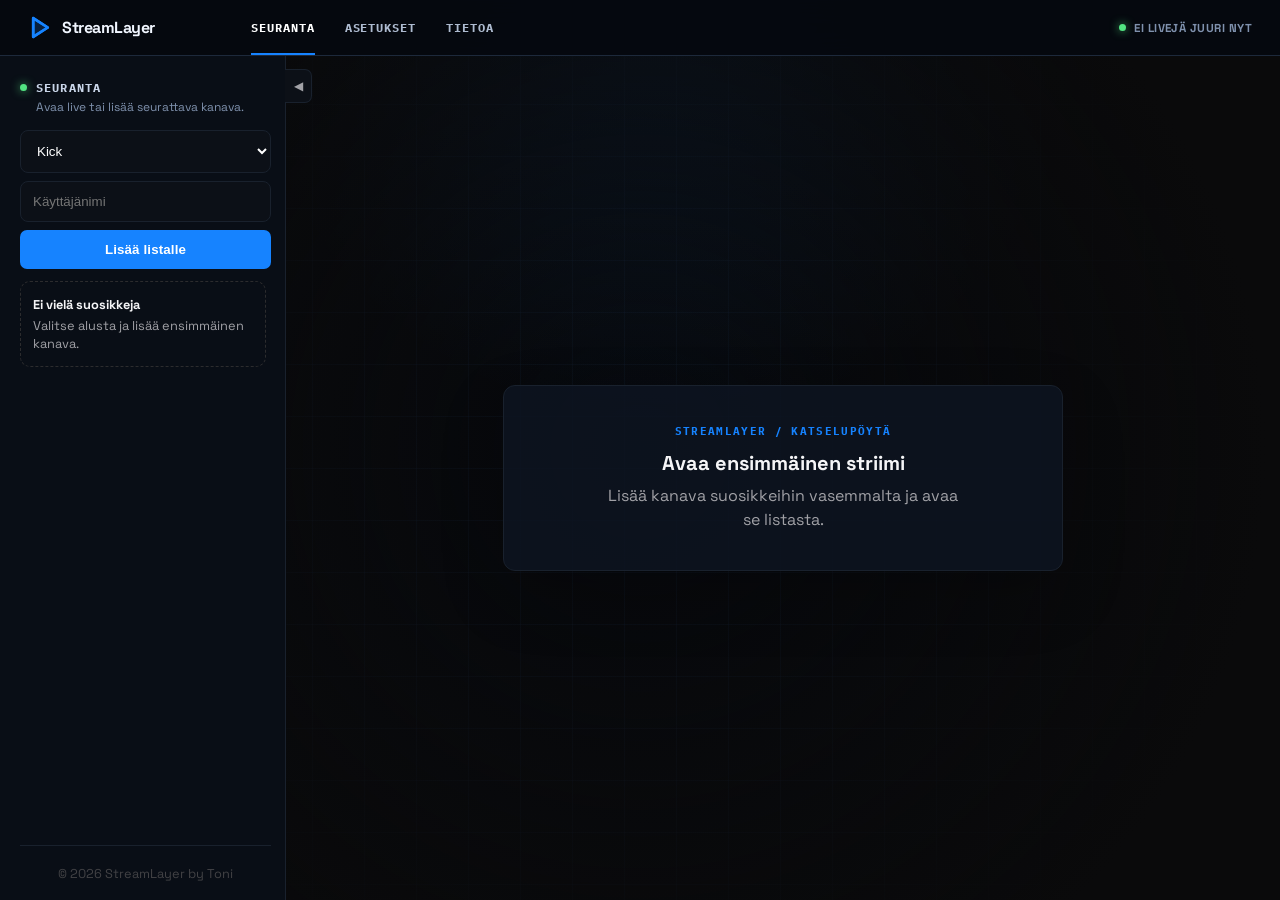
==== commit 34b9fb88: "Korjaa suosikkien palautus ja tyhjän näkymän keskitys" ====
--- a/streamlayer.html
+++ b/streamlayer.html
@@ -24,14 +24,14 @@
    Kick:      https://kick.com/ipappa
    
  Ominaisuudet:
-   • StreamLayer Blue UI (Neon & Glassmorphism)
+   • Tumma katselupöytäteema
    • Monialustatuki: Kick & Twitch integraatiot
-   • Täysi mobiilioptimointi (stacked view + mobile menu)
+   • Responsiivinen ruudukko ja kapeiden näkymien pystyasettelu
    • Suosikit automaattisella live-statuksella
    • Reaaliaikaiset katsojamäärät (DecAPI & Kick API)
    • Vedettävät ikkunat (Drag & Drop)
    • Mute-tilan ja asetusten tallennus (localStorage)
-   • Integroitu chat-hallinta ja auto-open-toiminto
+   • Alustojen chat-upotukset
 
  Lisenssi:
    CC BY-NC-SA 4.0 License
@@ -54,7 +54,7 @@
     
 <!-- Ulkoiset kirjastot ja tyylit -->
     <script id="twitch-embed-sdk" src="https://player.twitch.tv/js/embed/v1.js" defer></script>
-    <link rel="stylesheet" href="style.css?v=1.9.0">
+    <link rel="stylesheet" href="style.css?v=1.10.0">
 </head>
 <body>
 
@@ -172,6 +172,6 @@
 </div>
 
 <!-- Sovelluslogiikka -->
-<script src="script.js?v=1.9.0" defer></script>
+<script src="script.js?v=1.10.0" defer></script>
 </body>
 </html>
--- a/style.css
+++ b/style.css
@@ -1794,3 +1794,21 @@
     color: #fff;
     background: #17263b;
 }
+
+/* Tyhjä katselupöytä keskitetään myös kapeiden näkymien pystyasettelussa. */
+#stream-grid:has(#stream-empty-state:not([hidden])) {
+    display: flex !important;
+    min-height: calc(100dvh - 92px) !important;
+    align-items: center;
+    justify-content: center;
+}
+
+#stream-grid:has(#stream-empty-state:not([hidden])) .empty-state {
+    margin: 0;
+}
+
+@media (max-width: 768px) {
+    #stream-grid:has(#stream-empty-state:not([hidden])) {
+        min-height: calc(100dvh - 72px) !important;
+    }
+}
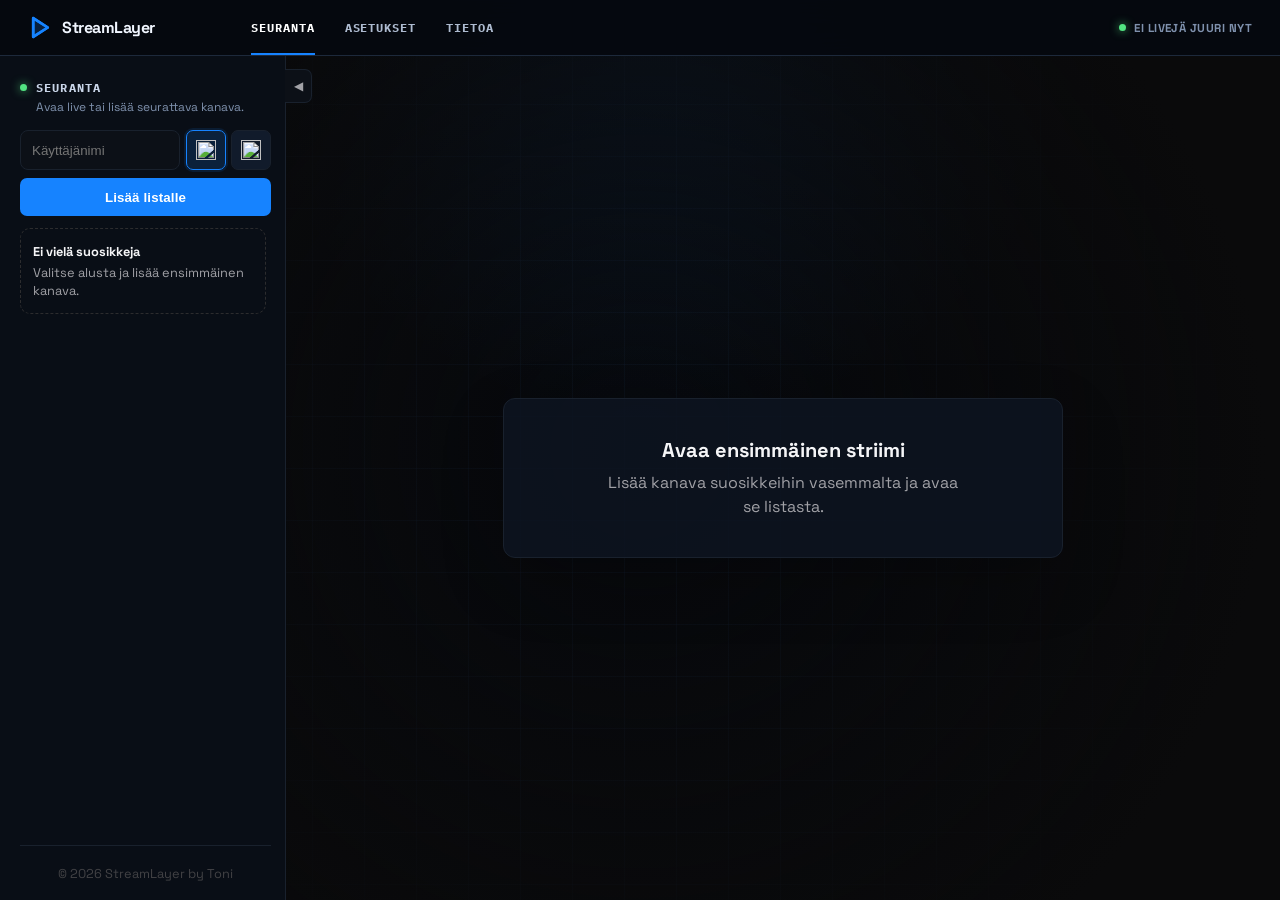
==== commit 1f6b4f43: "Tiivistä suosikin lisäyslomake" ====
--- a/streamlayer.html
+++ b/streamlayer.html
@@ -102,11 +102,18 @@
 
 <!-- Uuden kanavan lisäyslomake -->
     <form id="favorite-form" class="input-group">
-        <select id="platform-select">
-            <option value="kick">Kick</option>
-            <option value="twitch">Twitch</option>
-        </select>
-        <input type="text" id="channel-name" placeholder="Käyttäjänimi" autocomplete="off" required maxlength="50" pattern="[A-Za-z0-9_-]+">
+        <div class="favorite-platform-row">
+            <input type="text" id="channel-name" placeholder="Käyttäjänimi" aria-label="Käyttäjänimi" autocomplete="off" required maxlength="50" pattern="[A-Za-z0-9_-]+">
+            <input type="hidden" id="platform-select" value="kick">
+            <div class="platform-picker" role="group" aria-label="Valitse palvelu">
+                <button class="platform-choice is-selected" type="button" data-action="select-platform" data-platform="kick" aria-pressed="true" aria-label="Valitse Kick" title="Kick">
+                    <img src="https://kick.com/favicon.ico" alt="">
+                </button>
+                <button class="platform-choice" type="button" data-action="select-platform" data-platform="twitch" aria-pressed="false" aria-label="Valitse Twitch" title="Twitch">
+                    <img src="https://www.twitch.tv/favicon.ico" alt="">
+                </button>
+            </div>
+        </div>
         <button class="primary-btn" type="submit">Lisää listalle</button>
         <p id="form-feedback" class="form-feedback" aria-live="polite"></p>
     </form>
--- a/style.css
+++ b/style.css
@@ -1807,6 +1807,79 @@
     margin: 0;
 }
 
+.empty-state::before {
+    display: none;
+    content: none;
+}
+
+/* Kanavan lisäys: käyttäjänimi ja alustavalinta samalla rivillä. */
+#favorite-form {
+    display: flex;
+    gap: 8px;
+    padding-right: 0;
+}
+
+.favorite-platform-row {
+    display: flex;
+    gap: 6px;
+    width: 100%;
+}
+
+#favorite-form #channel-name {
+    min-width: 0;
+    height: 40px;
+    flex: 1;
+    padding: 0 11px;
+    box-sizing: border-box;
+}
+
+.platform-picker {
+    display: flex;
+    gap: 5px;
+    flex-shrink: 0;
+}
+
+#favorite-form .platform-choice {
+    display: inline-flex;
+    width: 40px;
+    height: 40px;
+    align-items: center;
+    justify-content: center;
+    padding: 0;
+    border: 1px solid var(--ops-line);
+    border-radius: 7px;
+    background: #111b2b;
+    cursor: pointer;
+}
+
+#favorite-form .platform-choice img {
+    width: 20px;
+    height: 20px;
+    object-fit: contain;
+}
+
+#favorite-form .platform-choice:hover {
+    border-color: rgba(22, 131, 255, .72);
+    background: #17263b;
+}
+
+#favorite-form .platform-choice.is-selected {
+    border-color: var(--ops-blue);
+    background: rgba(22, 131, 255, .16);
+    box-shadow: 0 0 0 2px rgba(22, 131, 255, .12);
+}
+
+#favorite-form .primary-btn {
+    width: 100%;
+    min-height: 38px;
+    padding: 9px 12px;
+}
+
+#favorite-form .form-feedback {
+    width: 100%;
+    margin: 0;
+}
+
 @media (max-width: 768px) {
     #stream-grid:has(#stream-empty-state:not([hidden])) {
         min-height: calc(100dvh - 72px) !important;
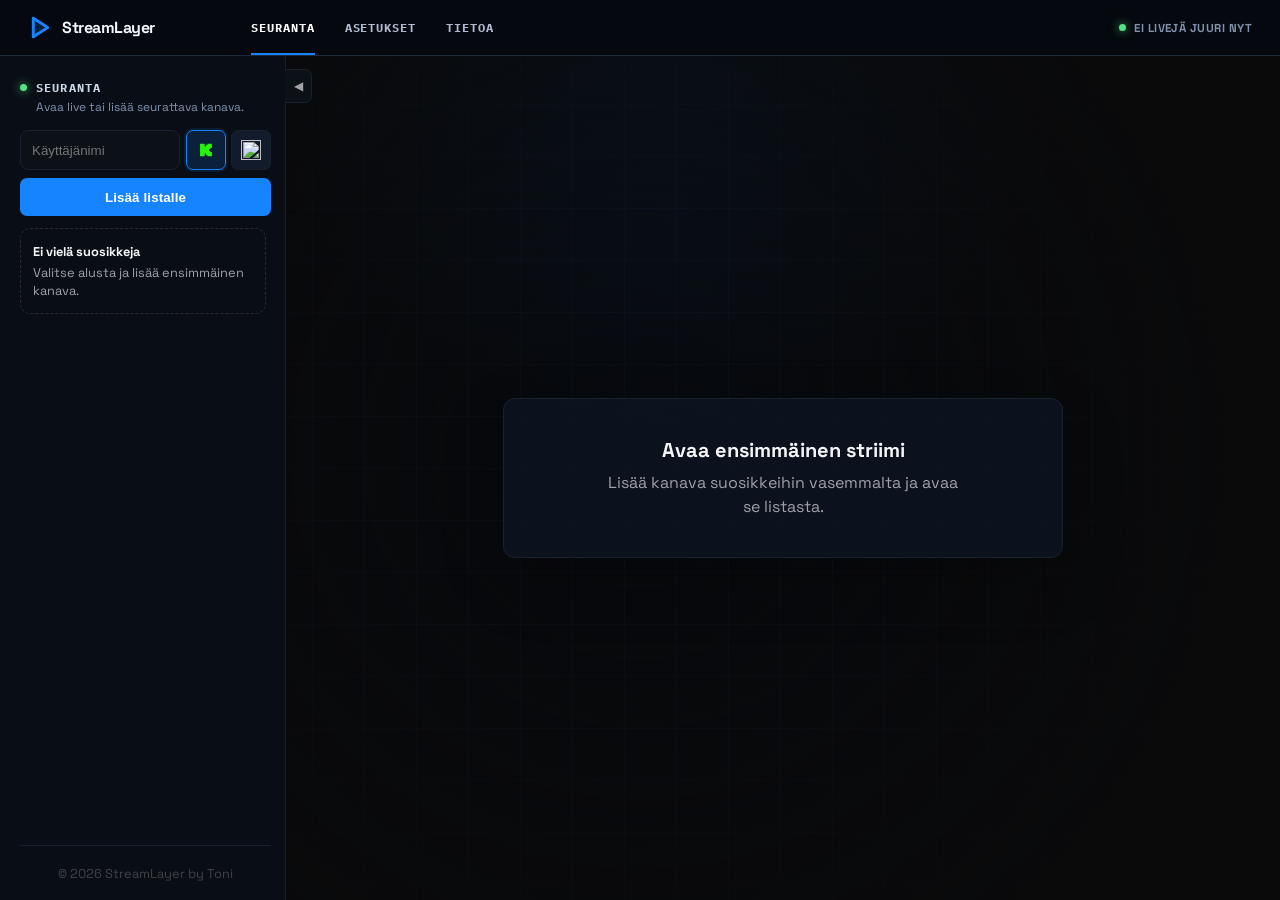
==== commit a6d99519: "Use local Kick favicon" ====
--- a/streamlayer.html
+++ b/streamlayer.html
@@ -107,7 +107,7 @@
             <input type="hidden" id="platform-select" value="kick">
             <div class="platform-picker" role="group" aria-label="Valitse palvelu">
                 <button class="platform-choice is-selected" type="button" data-action="select-platform" data-platform="kick" aria-pressed="true" aria-label="Valitse Kick" title="Kick">
-                    <img src="https://kick.com/favicon.ico" alt="">
+                    <img src="img/kick_favicon.ico" alt="">
                 </button>
                 <button class="platform-choice" type="button" data-action="select-platform" data-platform="twitch" aria-pressed="false" aria-label="Valitse Twitch" title="Twitch">
                     <img src="https://www.twitch.tv/favicon.ico" alt="">
--- a/style.css
+++ b/style.css
@@ -812,8 +812,8 @@
 .chat-container iframe {
     background-color: #0e0e10;
     border: none;
-    width: 125%;
-    height: 125%;
+    width: 121.36%;
+    height: 121.36%;
     transform: scale(0.824);
     transform-origin: top left;
     position: absolute;
@@ -1070,8 +1070,8 @@
 
     /* Chatin sisällä olevan iframen skaalaus */
     .stream-wrapper.chat-open .chat-container iframe {
-        width: 125% !important;
-        height: 125% !important;
+        width: 121.36% !important;
+        height: 121.36% !important;
         transform: scale(0.824);
         transform-origin: top left;
     }
@@ -1176,8 +1176,8 @@
     .chat-container iframe {
         background-color: #0e0e10;
         border: none;
-        width: 125%;
-        height: 125%;
+        width: 121.36%;
+        height: 121.36%;
         transform: scale(0.824);
         transform-origin: top left;
         position: absolute;
@@ -1426,7 +1426,8 @@
 .topbar-nav-link:hover,.topbar-nav-link.is-current { color: #fff; }.topbar-nav-link.is-current::after { position: absolute; right: 13px; bottom: 0; left: 13px; height: 2px; background: var(--ops-blue); content: ""; }.topbar-state { display: flex; align-items: center; gap: 8px; margin-left: auto; color: var(--ops-muted); font-size: .72rem; font-weight: 700; letter-spacing: .04em; text-transform: uppercase; }.topbar-live-dot,.section-indicator,.chat-live-label i,.stream-state i { display: inline-block; width: 7px; height: 7px; border-radius: 50%; background: var(--ops-green); box-shadow: 0 0 10px rgba(82,228,130,.8); }
 aside { top: 56px; width: 286px; height: calc(100vh - 56px) !important; padding: 0 14px 12px 20px !important; border-right-color: var(--ops-line); background: rgba(10,15,24,.94); backdrop-filter: blur(16px); } aside.collapsed { transform: translateX(-100%); }.app-header { display: none; }.toggle-sidebar-btn { top: 13px; right: -27px; width: 27px; height: 34px; border-color: var(--ops-line); border-left: 0; border-radius: 0 7px 7px 0; background: var(--ops-surface); }.sidebar-section-heading { display: flex; align-items: center; gap: 9px; margin: 24px 0 4px; } aside h3 { margin: 0 !important; color: #c9d5e8; font-family: ui-monospace,SFMono-Regular,Consolas,monospace; font-size: .72rem; font-weight: 800; letter-spacing: .1em; text-transform: uppercase; }.sidebar-intro { margin: 0 0 15px 16px; color: var(--ops-muted); font-size: .75rem; line-height: 1.35; }.input-group { gap: 8px; padding-right: 0; } input,select,button { border-color: var(--ops-line); background: var(--ops-surface); } input:focus,select:focus { border-color: var(--ops-blue); box-shadow: 0 0 0 3px rgba(22,131,255,.13); } button.primary-btn { border-radius: 7px; background: var(--ops-blue); letter-spacing: .01em; }#favorites-list { gap: 8px; padding-right: 5px; }.favorite-item { padding: 9px 10px; border-color: var(--ops-line); border-radius: 8px; background: rgba(17,27,43,.78); transition: border-color .18s ease,background .18s ease; }.favorite-item:hover { border-color: rgba(22,131,255,.72); background: rgba(20,36,59,.92); }.fav-alias { color: #e8f0fc; }.fav-title,.status-text { color: var(--ops-muted); }.app-footer { border-color: var(--ops-line); }
 main { width: calc(100% - 286px); min-height: calc(100vh - 56px); margin-left: 286px; padding: 18px; }main.expanded { width: 100%; margin-left: 0; }#stream-grid { gap: 16px; max-width: none; margin: 0; }.empty-state { width: min(100%,560px); padding: 38px; border-color: var(--ops-line); border-style: solid; background: rgba(13,20,33,.86); box-shadow: 0 24px 64px rgba(0,0,0,.2); }.empty-state::before { margin-bottom: 12px; color: var(--ops-blue); font-family: ui-monospace,SFMono-Regular,Consolas,monospace; font-size: .7rem; font-weight: 800; letter-spacing: .12em; content: "STREAMLAYER / KATSELUPÖYTÄ"; }.stream-wrapper { border-color: var(--ops-line); border-radius: 11px; background: var(--ops-surface); box-shadow: 0 18px 55px rgba(0,0,0,.25); }.stream-header { height: 64px; padding: 0 14px; border-bottom: 1px solid var(--ops-line); background: rgba(13,20,33,.98); }.stream-title-group { min-width: 0; gap: 10px; }.header-icon { width: 24px !important; height: 24px !important; padding: 3px; border-radius: 6px; background: #07111e; }.stream-channel-identity { display: flex; min-width: 0; flex-direction: column; gap: 5px; }.stream-channel-line { display: flex; align-items: center; gap: 7px; min-width: 0; }.stream-channel-line .fav-alias { max-width: 220px; font-size: .91rem; }.stream-channel-meta { overflow: hidden; max-width: min(54vw,620px); color: var(--ops-muted); font-size: .7rem; line-height: 1; text-overflow: ellipsis; white-space: nowrap; }.platform-badge,.stream-state { display: inline-flex; align-items: center; gap: 5px; padding: 3px 6px; border: 1px solid var(--ops-line); border-radius: 4px; color: var(--ops-muted); font-family: ui-monospace,SFMono-Regular,Consolas,monospace; font-size: .59rem; font-weight: 800; letter-spacing: .06em; line-height: 1; text-transform: uppercase; }.platform-kick { color: #8ef171; }.platform-twitch { color: #b994ff; }.stream-state.is-live { color: var(--ops-green); }.stream-state:not(.is-live) i { background: #64748b; box-shadow: none; }.stream-header-btns { gap: 6px; }.icon-btn { width: 34px; height: 34px; border-color: var(--ops-line); border-radius: 7px; background: #111b2b; }.icon-btn:hover { background: #17263b; }.icon-btn.is-active { color: var(--ops-green); border-color: rgba(82,228,130,.55); }.close-btn { color: #ed7883; background: transparent; }.content-area { background: #030507; }
-.chat-container { width: 360px; background: #090d14; border-left-color: var(--ops-line); }.chat-shell { display: flex; height: 100%; min-height: 0; flex-direction: column; }.chat-shell-header { display: flex; height: 42px; align-items: center; justify-content: space-between; padding: 0 12px; border-bottom: 1px solid var(--ops-line); background: #0b111b; flex-shrink: 0; }.chat-live-label { display: inline-flex; align-items: center; gap: 7px; color: #dbe8fa; font-family: ui-monospace,SFMono-Regular,Consolas,monospace; font-size: .67rem; font-weight: 800; letter-spacing: .08em; }.chat-settings-btn { width: 28px; height: 28px; padding: 0; border: 0; color: var(--ops-muted); background: transparent; cursor: pointer; }.chat-settings-btn:hover { color: #fff; }.chat-embed-frame { position: relative; overflow: hidden; min-height: 0; flex: 1; }.chat-embed-frame > iframe { width: 125%; height: 125%; transform: scale(.824); transform-origin: top left; }.chat-embed-frame .kick-chat-wrapper { height: 100%; }.kick-chat-footer { height: 54px; border-top-color: var(--ops-line); background: #0b111b; }.kick-chat-open-btn { width: calc(100% - 22px); height: 33px; border: 1px solid rgba(22,131,255,.75); border-radius: 6px; color: #dcecff; background: rgba(22,131,255,.1); box-shadow: none; }.kick-chat-open-btn:hover { background: rgba(22,131,255,.22); box-shadow: none; }.settings-lead { margin: -3px 0 16px; color: var(--text-dim); font-size: .85rem; line-height: 1.45; }.chat-setting { justify-content: flex-start; padding: 12px 0; border-top: 1px solid var(--ops-line); color: var(--text-main); font-size: .86rem; }
+main { container-type: inline-size; }
+.chat-container { width: 360px; background: #090d14; border-left-color: var(--ops-line); }.chat-shell { display: flex; height: 100%; min-height: 0; flex-direction: column; }.chat-shell-header { display: flex; height: 42px; align-items: center; justify-content: space-between; padding: 0 12px; border-bottom: 1px solid var(--ops-line); background: #0b111b; flex-shrink: 0; }.chat-live-label { display: inline-flex; align-items: center; gap: 7px; color: #dbe8fa; font-family: ui-monospace,SFMono-Regular,Consolas,monospace; font-size: .67rem; font-weight: 800; letter-spacing: .08em; }.chat-settings-btn { width: 28px; height: 28px; padding: 0; border: 0; color: var(--ops-muted); background: transparent; cursor: pointer; }.chat-settings-btn:hover { color: #fff; }.chat-embed-frame { position: relative; overflow: hidden; min-height: 0; flex: 1; }.chat-embed-frame > iframe { width: 121.36%; height: 121.36%; transform: scale(.824); transform-origin: top left; }.chat-embed-frame .kick-chat-wrapper { height: 100%; }.kick-chat-footer { height: 54px; border-top-color: var(--ops-line); background: #0b111b; }.kick-chat-open-btn { width: calc(100% - 22px); height: 33px; border: 1px solid rgba(22,131,255,.75); border-radius: 6px; color: #dcecff; background: rgba(22,131,255,.1); box-shadow: none; }.kick-chat-open-btn:hover { background: rgba(22,131,255,.22); box-shadow: none; }.settings-lead { margin: -3px 0 16px; color: var(--text-dim); font-size: .85rem; line-height: 1.45; }.chat-setting { justify-content: flex-start; padding: 12px 0; border-top: 1px solid var(--ops-line); color: var(--text-main); font-size: .86rem; }
 
 /* StreamScan-henkinen, selkeä käyttöliittymäkirjasinhierarkia. */
 body { font-family: "Space Grotesk", -apple-system, BlinkMacSystemFont, "Segoe UI", sans-serif; }
@@ -1612,7 +1613,7 @@
 /* Kick-upotuksen tiivistetty chat-näkymä: oma otsikkorivi ja Kickin
    kirjoituskenttä ovat piilossa, mutta viestit käyttävät koko korkeuden. */
 .chat-embed-frame .kick-chat-wrapper > iframe {
-    height: calc(125% + 120px) !important;
+    height: calc(121.36% + 120px) !important;
 }
 
 .kick-chat-footer {
@@ -1885,3 +1886,138 @@
         min-height: calc(100dvh - 72px) !important;
     }
 }
+
+/* Keskikokoisella katselupöydällä käytetään kahta yhtä leveää korttia.
+   Useamman striimin näkymässä chat pysyy videon vieressä. */
+@container (min-width: 1200px) and (max-width: 2050px) {
+    #stream-grid {
+        display: grid !important;
+        grid-template-columns: repeat(2, minmax(0, 1fr)) !important;
+        gap: 16px;
+        height: auto !important;
+        min-height: 0;
+        max-height: none !important;
+    }
+
+    #stream-grid:has(> .stream-wrapper:only-of-type) {
+        grid-template-columns: 1fr !important;
+        height: auto !important;
+        min-height: 0;
+    }
+
+    .stream-wrapper,
+    .stream-wrapper.chat-open {
+        width: auto !important;
+        height: auto !important;
+        max-height: none !important;
+        grid-column: auto !important;
+    }
+
+    #stream-grid:has(> .stream-wrapper:only-of-type) .stream-wrapper {
+        grid-column: 1 !important;
+    }
+
+    .stream-wrapper.chat-open .content-area {
+        position: relative;
+        height: auto !important;
+    }
+
+    .stream-wrapper.chat-open .video-container {
+        width: 100% !important;
+        aspect-ratio: 16 / 9 !important;
+        height: auto !important;
+        flex: none !important;
+    }
+
+    .stream-wrapper.chat-open .chat-container {
+        position: absolute !important;
+        top: 0;
+        right: 0;
+        bottom: 0;
+        width: clamp(240px, 40%, 340px) !important;
+        height: 100% !important;
+        border-top: 0;
+        border-left: 1px solid var(--ops-line);
+        flex: none !important;
+    }
+
+    /* Yksittäisessä kortissa käytetään leveämpää videota ja chatti sen alla. */
+    #stream-grid:has(> .stream-wrapper:only-of-type) .stream-wrapper.chat-open .content-area {
+        flex-direction: column !important;
+    }
+
+    #stream-grid:has(> .stream-wrapper:only-of-type) .stream-wrapper.chat-open .video-container {
+        width: 100% !important;
+        flex: none !important;
+    }
+
+    #stream-grid:has(> .stream-wrapper:only-of-type) .stream-wrapper.chat-open .chat-container {
+        position: relative !important;
+        width: 100% !important;
+        height: 420px !important;
+        border-top: 1px solid var(--ops-line);
+        border-left: 0;
+        flex: none !important;
+    }
+
+    /* Kortit eivät veny viereisen striimin korkeuteen. */
+    .stream-wrapper {
+        align-self: start;
+    }
+
+    .stream-wrapper.neighbor-has-chat .content-area {
+        flex: 0 0 auto;
+        align-items: stretch;
+        justify-content: flex-start;
+    }
+
+    .stream-wrapper.neighbor-has-chat .video-container {
+        max-height: none !important;
+    }
+}
+
+/* Kapeassa pääalueessa kortit ovat allekkain koko käytettävällä leveydellä. */
+@container (max-width: 1199px) {
+    #stream-grid {
+        display: flex !important;
+        flex-direction: column !important;
+        gap: 20px;
+        height: auto !important;
+        min-height: 0;
+        max-height: none !important;
+    }
+
+    #stream-grid:has(> .stream-wrapper:only-of-type) {
+        height: auto;
+        min-height: 0;
+    }
+
+    #stream-grid:has(> .stream-wrapper:only-of-type) .stream-wrapper,
+    .stream-wrapper,
+    .stream-wrapper.chat-open {
+        width: 100% !important;
+        height: auto !important;
+        max-height: none !important;
+        grid-column: 1 !important;
+    }
+
+    .stream-wrapper.chat-open .content-area {
+        flex-direction: column !important;
+        height: auto !important;
+    }
+
+    .stream-wrapper.chat-open .video-container {
+        width: 100% !important;
+        aspect-ratio: 16 / 9 !important;
+        height: auto !important;
+        flex: none !important;
+    }
+
+    .stream-wrapper.chat-open .chat-container {
+        width: 100% !important;
+        height: 500px !important;
+        border-top: 1px solid var(--ops-line);
+        border-left: 0;
+        flex: none !important;
+    }
+}
